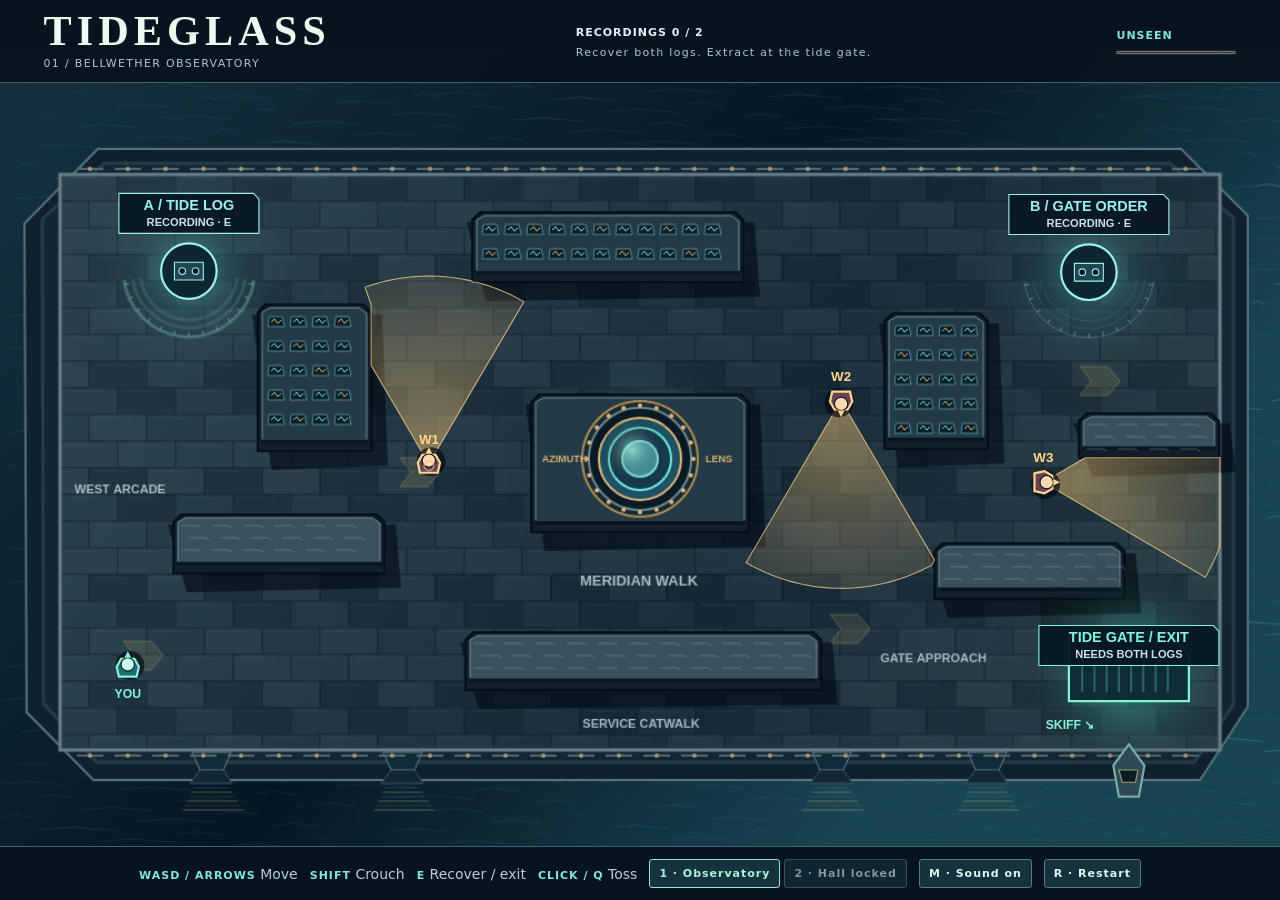
==== game/index.html @ ace94b81 "Publish project with Chinese and English usage instructions" ====
<!doctype html>
<html lang="en">
<meta charset="utf-8">
<meta name="viewport" content="width=device-width, initial-scale=1">
<meta name="theme-color" content="#08141f">
<link rel="icon" href="data:,">
<link rel="stylesheet" href="./screen.css">
<title>TIDEGLASS · Bellwether Observatory</title>
<body>
<main>
  <canvas aria-label="Top-down map of Bellwether Observatory"></canvas>
  <header>
    <div><h1>TIDEGLASS</h1><p id="location">BELLWETHER OBSERVATORY</p></div>
    <section><strong id="manifest">RECORDINGS 0 / 2</strong><p id="objective">Recover both logs. Extract at the tide gate.</p></section>
    <section class="signal"><strong id="signal">UNSEEN</strong><progress max="1" value="0" aria-label="Guard suspicion"></progress></section>
  </header>
  <footer>
    <span><kbd>WASD / ARROWS</kbd> Move</span><span><kbd>SHIFT</kbd> Crouch</span>
    <span><kbd>E</kbd> Recover / exit</span><span><kbd>CLICK / Q</kbd> Toss</span>
    <nav aria-label="Missions"><button id="mission-one" type="button">1 · Observatory</button>
    <button id="mission-two" type="button" disabled>2 · Hall locked</button></nav>
    <button id="mute" type="button">M · Sound on</button><button id="reset" type="button">R · Restart</button>
  </footer>
  <aside id="ending" hidden>
    <article><p>BELLWETHER / FIELD REPORT</p><h2></h2><div></div>
    <button id="retry" type="button">R · Run again</button>
    <button id="next" type="button" hidden>2 · Enter turbine hall</button></article>
  </aside>
</main>
<script type="module" src="./src/entry.js"></script>
</body>
</html>
---- game/screen.css ----
:root{color-scheme:dark;background:#07131e;color:#e1f4f2;font:14px system-ui,sans-serif}
*{box-sizing:border-box}
body{margin:0}
main{position:relative;height:100dvh;width:100%;overflow:hidden;isolation:isolate}
canvas{width:100%;height:100%;display:block;cursor:crosshair;touch-action:none}
header,footer{position:absolute;left:0;right:0;display:flex;align-items:center;justify-content:space-between;gap:12px;padding:12px clamp(14px,3.4vw,44px);background:#08141ff5}
header{top:0;border-bottom:1px solid #406269;min-height:79px}
footer{bottom:0;justify-content:center;flex-wrap:wrap;border-top:1px solid #406269;color:#b6ced1}
h1,h2{margin:0;font:700 clamp(20px,3.3vw,46px)/.9 Georgia,serif;letter-spacing:.12em;color:#edfbef}
p{margin:7px 0 0;color:#a5c9ca;font-size:11px;letter-spacing:.12em}
strong,kbd,button{font:700 11px "Segoe UI",system-ui,sans-serif;letter-spacing:.09em}
kbd{color:#83e7d8}
.signal{width:120px;color:#83e7d8}
progress{display:block;width:100%;height:7px;margin-top:7px;accent-color:#ff9c8f}
[data-alert=true]{color:#ff9c8f}
button{cursor:pointer;padding:7px 9px;background:#16323d;color:#ddf6ef;border:1px solid #527e81;border-radius:3px}
button:hover,button:focus-visible{background:#245063}
button:disabled{opacity:.58;cursor:default}
button[aria-current="step"]{border-color:#90e4d0;color:#a8f5dc}
nav{display:flex;gap:4px}
aside{position:absolute;inset:0;display:grid;place-items:center;background:#0410188c}
aside[hidden]{display:none}
article{width:min(540px,90vw);padding:32px;background:#0d2330;border:1px solid #7dcfc5;box-shadow:0 16px 60px #0009}
article h2{margin:12px 0;line-height:1}
article div{color:#bbd7dc;max-width:40ch;line-height:1.55;margin-bottom:21px}
@media(max-width:640px){header{padding:9px}.signal{width:70px}footer{font-size:11px;gap:7px}header p{letter-spacing:0}}
@media(max-height:540px){
  header{min-height:54px;padding-block:6px}
  footer{padding-block:5px;gap:4px 9px;font-size:11px}
  footer button{padding:4px 6px}
  article{padding:22px}
}
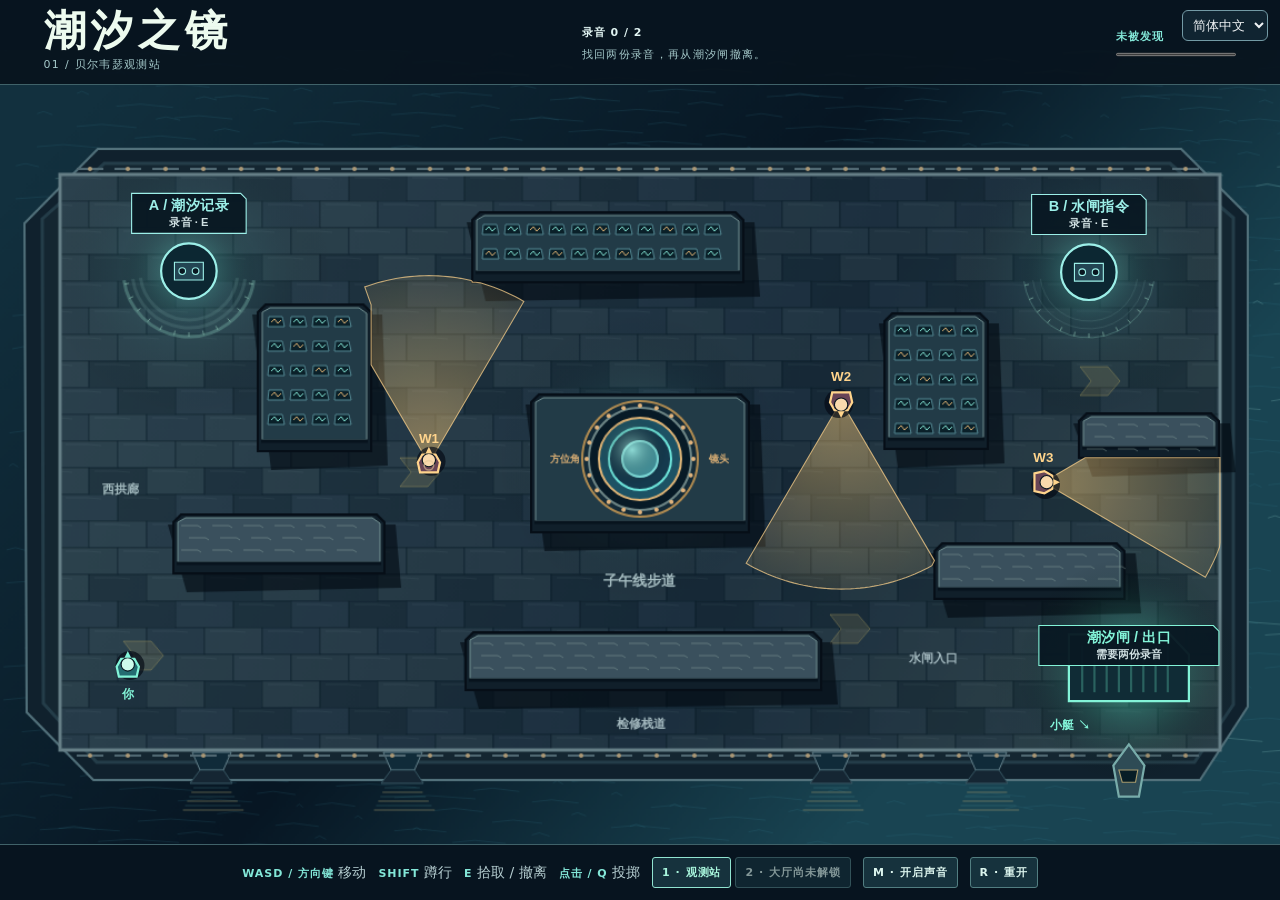
==== commit 2c75841c: "Localize the public release in Simplified Chinese and English" ====
--- a/game/index.html
+++ b/game/index.html
@@ -1,5 +1,5 @@
 <!doctype html>
-<html lang="en">
+<html lang="zh-CN">
 <meta charset="utf-8">
 <meta name="viewport" content="width=device-width, initial-scale=1">
 <meta name="theme-color" content="#08141f">
@@ -27,6 +27,7 @@
     <button id="next" type="button" hidden>2 · Enter turbine hall</button></article>
   </aside>
 </main>
+<label class="language-control" style="position:fixed;z-index:30;top:10px;right:12px;font:14px system-ui"><select id="language" aria-label="语言 / Language" style="background:#102431;color:#f0f4f6;border:1px solid #739aa5;border-radius:6px;padding:6px"><option value="zh">简体中文</option><option value="en">English</option></select></label><script src="language.js"></script>
 <script type="module" src="./src/entry.js"></script>
 </body>
 </html>
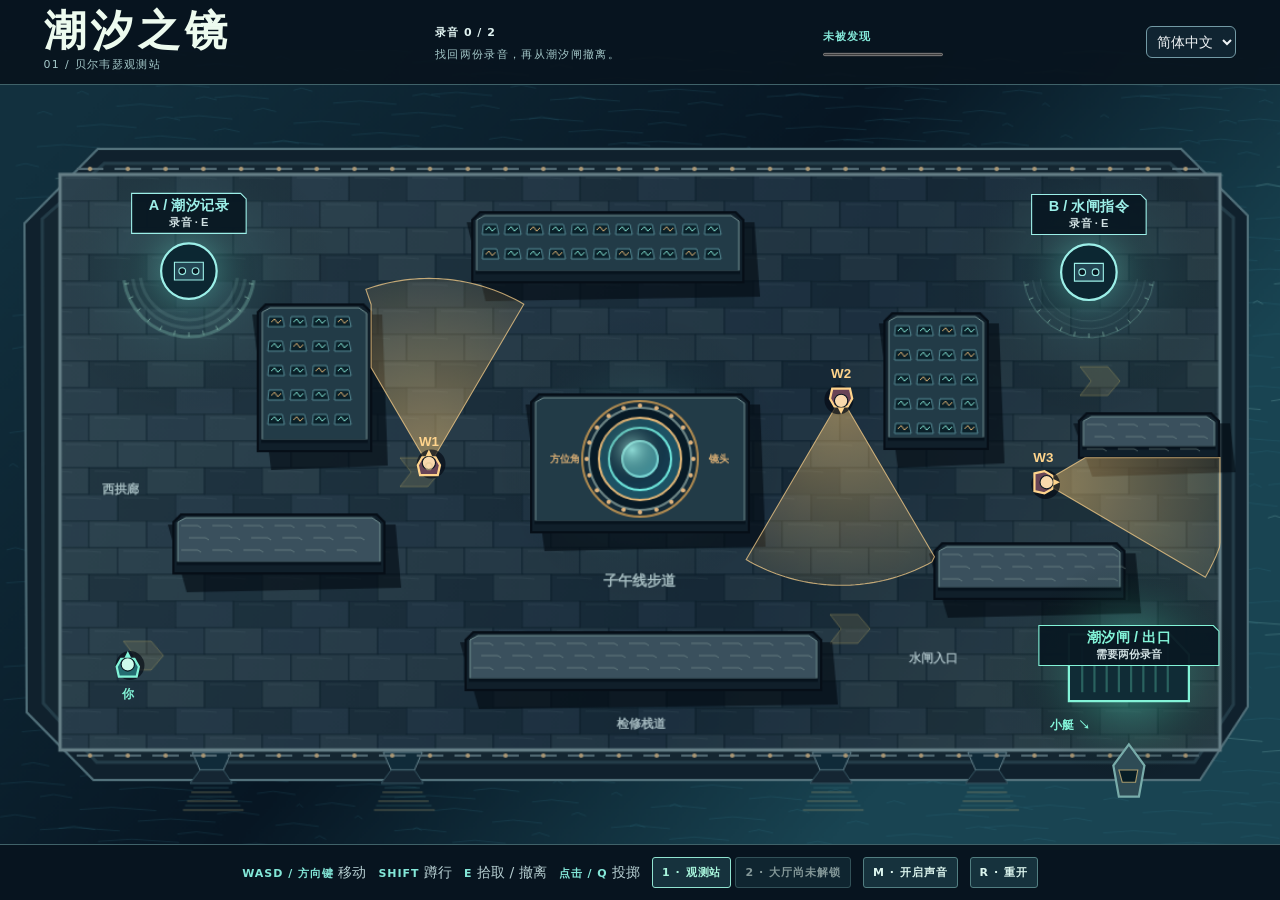
==== commit 02e62e53: "Localize the public release in Simplified Chinese and English" ====
--- a/game/index.html
+++ b/game/index.html
@@ -13,6 +13,7 @@
     <div><h1>TIDEGLASS</h1><p id="location">BELLWETHER OBSERVATORY</p></div>
     <section><strong id="manifest">RECORDINGS 0 / 2</strong><p id="objective">Recover both logs. Extract at the tide gate.</p></section>
     <section class="signal"><strong id="signal">UNSEEN</strong><progress max="1" value="0" aria-label="Guard suspicion"></progress></section>
+    <label class="language-control"><select id="language" aria-label="语言 / Language" style="background:#102431;color:#f0f4f6;border:1px solid #739aa5;border-radius:6px;padding:6px"><option value="zh">简体中文</option><option value="en">English</option></select></label>
   </header>
   <footer>
     <span><kbd>WASD / ARROWS</kbd> Move</span><span><kbd>SHIFT</kbd> Crouch</span>
@@ -27,7 +28,7 @@
     <button id="next" type="button" hidden>2 · Enter turbine hall</button></article>
   </aside>
 </main>
-<label class="language-control" style="position:fixed;z-index:30;top:10px;right:12px;font:14px system-ui"><select id="language" aria-label="语言 / Language" style="background:#102431;color:#f0f4f6;border:1px solid #739aa5;border-radius:6px;padding:6px"><option value="zh">简体中文</option><option value="en">English</option></select></label><script src="language.js"></script>
+<script src="language.js"></script>
 <script type="module" src="./src/entry.js"></script>
 </body>
 </html>
--- a/game/screen.css
+++ b/game/screen.css
@@ -30,3 +30,7 @@
   footer button{padding:4px 6px}
   article{padding:22px}
 }
+
+header .language-control{flex:none}
+header .language-control select{font:inherit}
+@media(max-width:480px){header .language-control select{max-width:7rem;font-size:12px}.signal{min-width:48px}}
